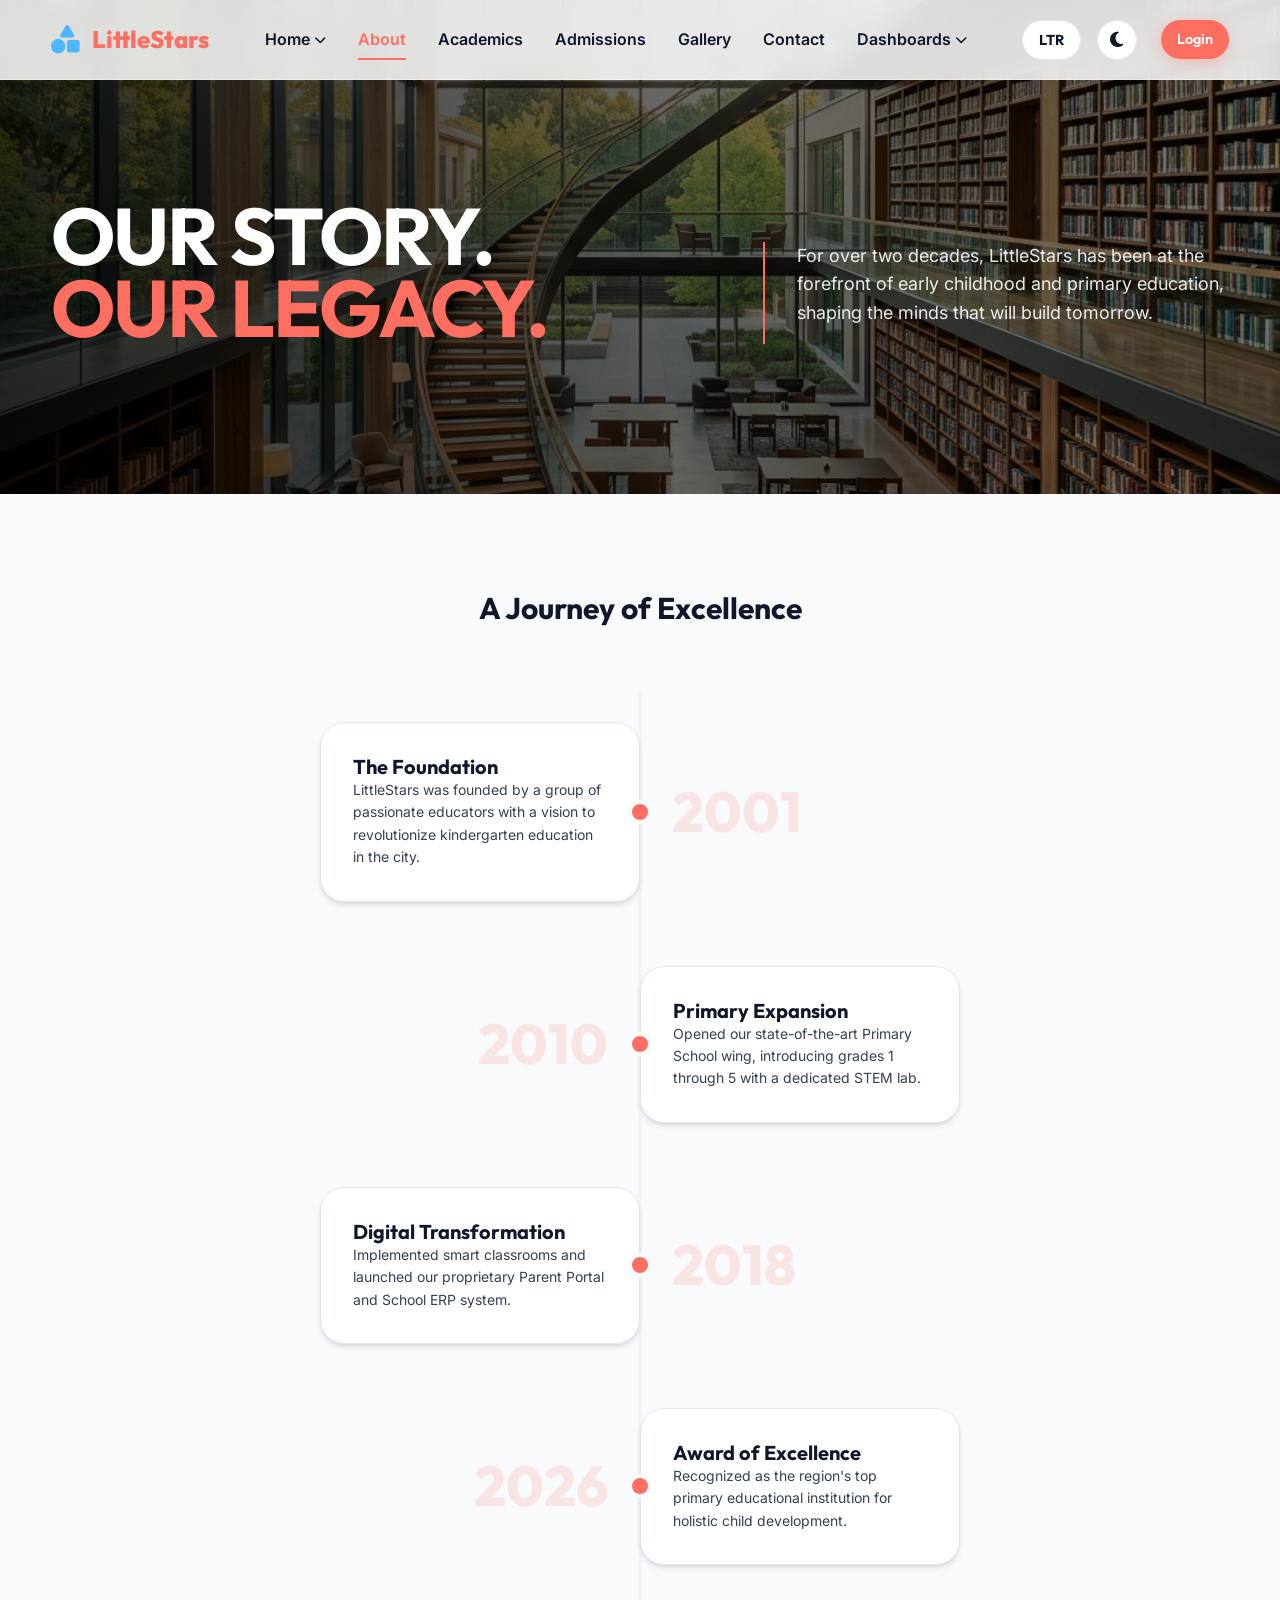
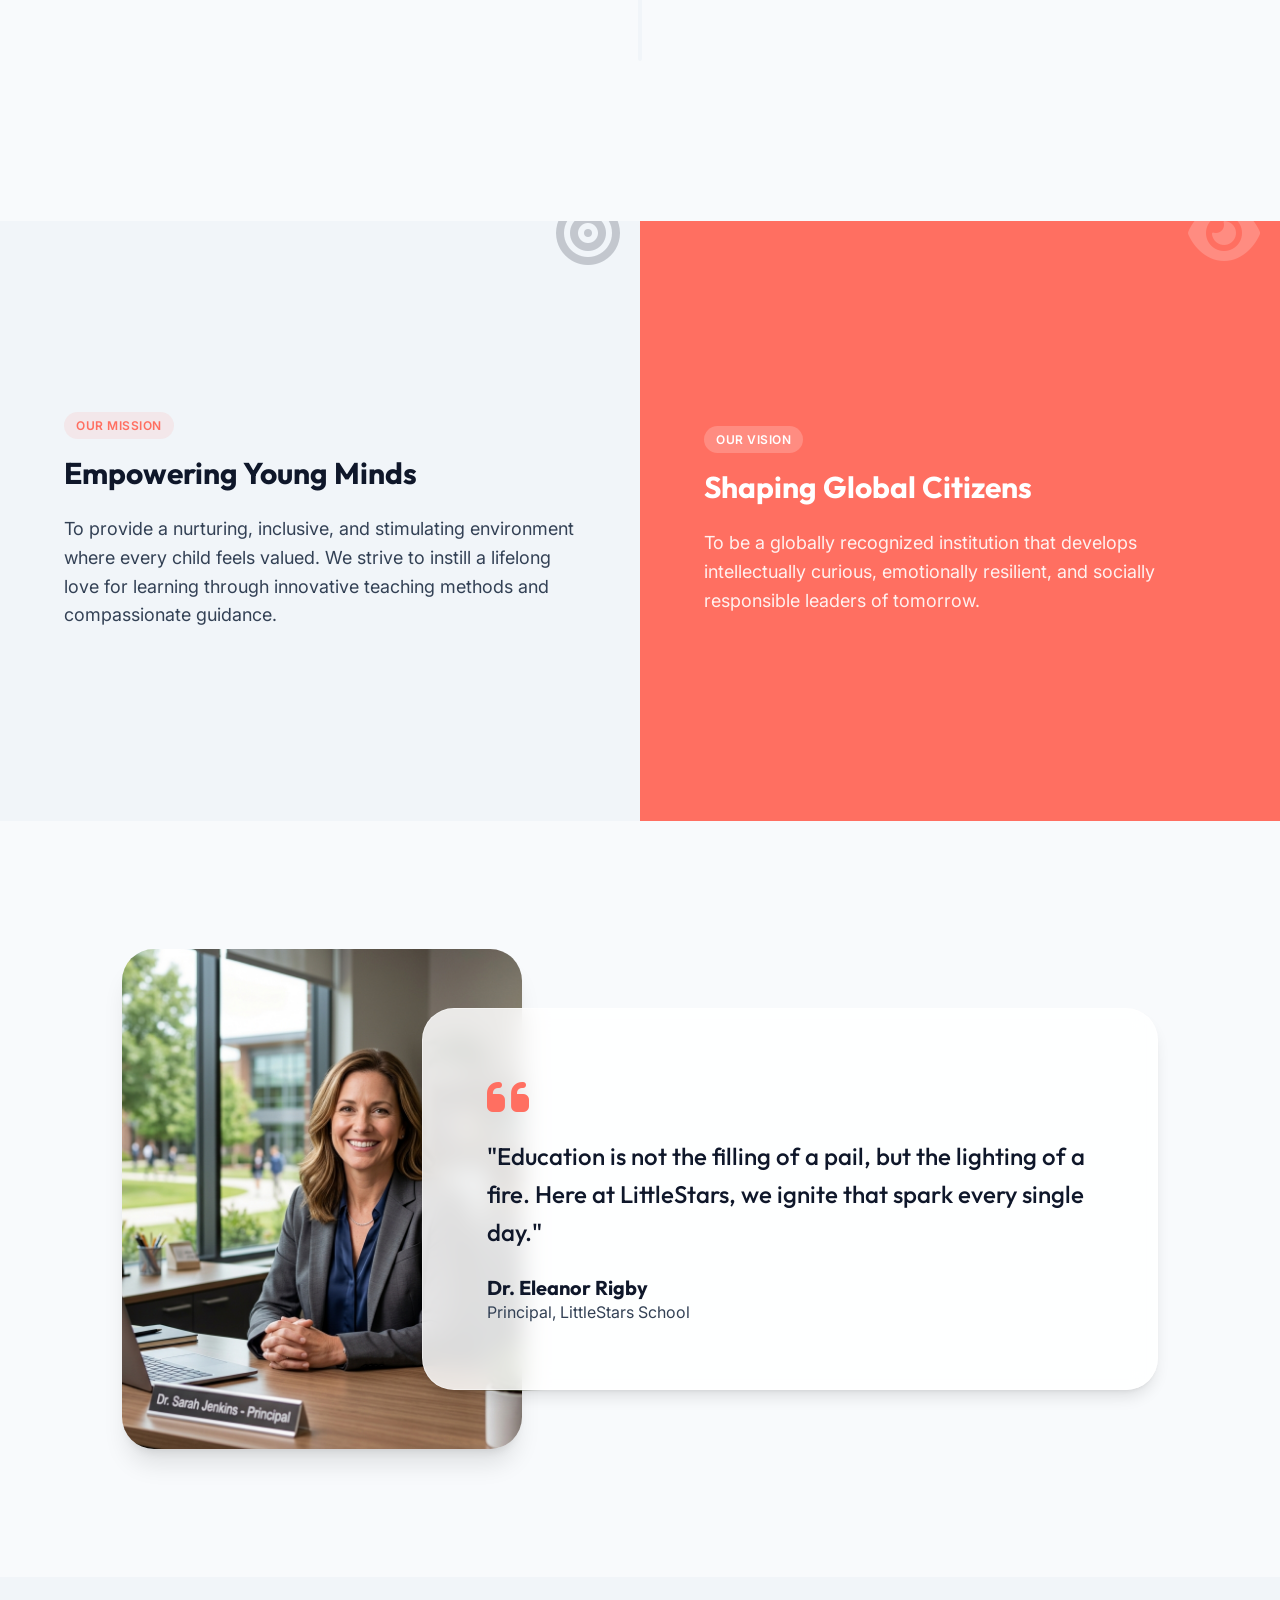
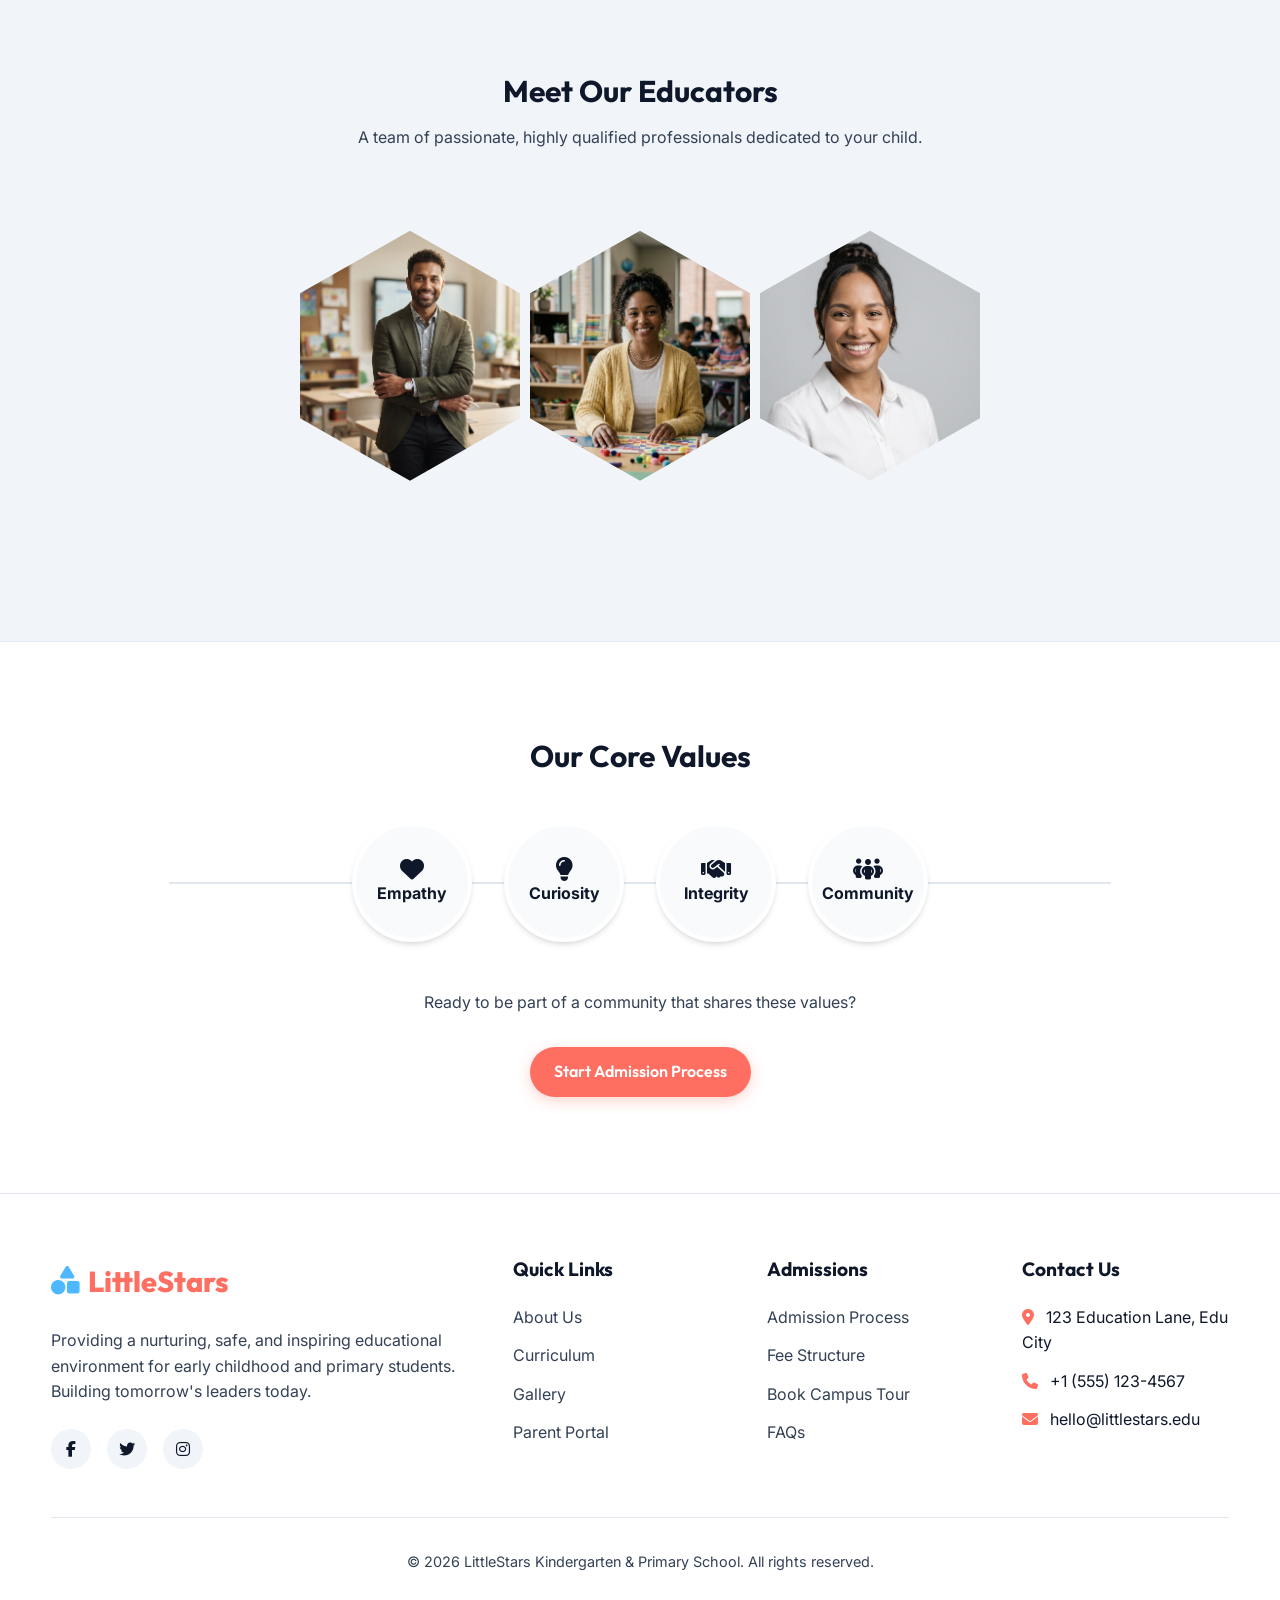
==== about.html @ 3cdfb66b "Initial commit" ====
<!DOCTYPE html>
<html lang="en" dir="ltr">
<head>
    <meta charset="UTF-8">
    <meta name="viewport" content="width=device-width, initial-scale=1.0">
    <title>About Us - LittleStars School</title>
    <link rel="icon" type="image/png" href="images/favicon.png">
    <link href="https://fonts.googleapis.com/css2?family=Inter:wght@400;500;600&family=Outfit:wght@400;600;700;800&display=swap" rel="stylesheet">
    <link rel="stylesheet" href="https://cdnjs.cloudflare.com/ajax/libs/font-awesome/6.4.0/css/all.min.css">
    <link rel="stylesheet" href="css/style.css">
    <style>
        /* about.html Unique Layouts */
        
        /* 1. Editorial Magazine Hero */
        .editorial-hero { 
            position: relative; 
            padding: 200px 0 150px; 
            background: url('images/about_hero.png') center/cover;
        }
        .editorial-hero::before {
            content: '';
            position: absolute;
            inset: 0;
            background: linear-gradient(to right, rgba(0,0,0,0.8), rgba(0,0,0,0.4));
        }
        .ed-hero-top { display: flex; gap: 4rem; align-items: flex-end; position: relative; z-index: 1; }
        .ed-hero-title { flex: 1.5; }
        .ed-hero-title h1 { font-size: 5rem; line-height: 0.9; text-transform: uppercase; letter-spacing: -2px; color: white; }
        .ed-hero-sub { flex: 1; padding-bottom: 1rem; border-left: 2px solid var(--primary); padding-left: 2rem; }
        .ed-hero-sub p { color: rgba(255,255,255,0.9); }
        
        /* 2. School History Timeline (Vertical Winding) */
        .history-timeline { position: relative; max-width: 800px; margin: 4rem auto; padding: 2rem 0; }
        .history-timeline::before { content: ''; position: absolute; left: 50%; top: 0; bottom: 0; width: 4px; background: var(--bg-surface-alt); transform: translateX(-50%); border-radius: 4px; }
        .ht-item { display: flex; justify-content: flex-end; padding-right: 50%; position: relative; margin-bottom: 4rem; }
        .ht-item:nth-child(even) { justify-content: flex-start; padding-right: 0; padding-left: 50%; }
        .ht-content { width: 80%; padding: 2rem; background: var(--bg-surface); border-radius: 1.5rem; box-shadow: var(--shadow-md); border: 1px solid var(--border-color); position: relative; z-index: 1; }
        .ht-year { position: absolute; top: 50%; font-family: var(--font-heading); font-size: 3.5rem; font-weight: 800; color: var(--primary); opacity: 0.15; transform: translateY(-50%); }
        .ht-item:nth-child(odd) .ht-year { left: 50%; margin-left: 2rem; }
        .ht-item:nth-child(even) .ht-year { right: 50%; left: auto; margin-right: 2rem; }
        .ht-dot { position: absolute; top: 50%; left: 50%; transform: translate(-50%, -50%); width: 24px; height: 24px; border-radius: 50%; background: var(--primary); border: 4px solid var(--bg-main); z-index: 2; }
        .ht-item:nth-child(even) .ht-dot { left: 50%; right: auto; }

        /* 3. Mission & Vision Split */
        .mission-vision { display: flex; height: 600px; }
        .mv-panel { flex: 1; padding: 4rem; display: flex; flex-direction: column; justify-content: center; position: relative; overflow: hidden; }
        .mv-panel.mission { background: var(--bg-surface-alt); }
        .mv-panel.vision { background: var(--primary); color: white; }
        .mv-icon { font-size: 4rem; margin-bottom: 2rem; opacity: 0.2; position: absolute; top: -20px; right: 20px; }

        /* 4. Principal's Quote Overlay */
        .principal-msg { padding: 8rem 2rem; display: flex; align-items: center; justify-content: center; max-width: 1100px; margin: 0 auto; position: relative; }
        .pm-img { width: 400px; height: 500px; border-radius: 2rem; overflow: hidden; box-shadow: var(--shadow-xl); flex-shrink: 0; position: relative; z-index: 1; }
        .pm-img img { width: 100%; height: 100%; object-fit: cover; }
        .pm-content { background: var(--glass-bg); backdrop-filter: blur(12px); border: 1px solid var(--glass-border); padding: 4rem; border-radius: 2rem; flex: 1; position: relative; z-index: 2; box-shadow: var(--shadow-lg); margin-left: -100px; }

        /* 5. Faculty Honeycomb */
        .honeycomb { display: flex; flex-direction: column; align-items: center; padding: 2rem 0 4rem; overflow: hidden; }
        .hc-row { display: flex; gap: 10px; justify-content: center; width: 100%; }
        .hc-row.even { margin-top: -55px; } 
        .hc-cell { width: 220px; height: 250px; clip-path: polygon(50% 0%, 100% 25%, 100% 75%, 50% 100%, 0% 75%, 0% 25%); background: var(--bg-surface-alt); position: relative; overflow: hidden; cursor: pointer; transition: var(--transition-normal); flex-shrink: 0; }
        .hc-cell img { width: 100%; height: 100%; object-fit: cover; transition: var(--transition-slow); filter: grayscale(20%); }
        .hc-overlay { position: absolute; bottom: -100%; left: 0; width: 100%; padding: 2rem 1rem 1rem; background: linear-gradient(transparent, rgba(0,0,0,0.9)); color: white; text-align: center; transition: var(--transition-normal); }
        .hc-cell:hover img { filter: grayscale(0%); transform: scale(1.1); }
        .hc-cell:hover .hc-overlay { bottom: 0; }

        /* 6. Core Values Pathway CTA */
        .values-cta { background: var(--bg-surface); border-top: 1px solid var(--border-color); padding: 6rem 0; text-align: center; }
        .value-nodes { display: flex; justify-content: center; align-items: center; gap: 2rem; margin: 3rem 0; position: relative; }
        .value-nodes::before { content: ''; position: absolute; top: 50%; left: 10%; right: 10%; height: 2px; background: var(--border-color); z-index: 0; }
        .v-node { background: var(--bg-main); width: 120px; height: 120px; border-radius: 50%; display: flex; flex-direction: column; align-items: center; justify-content: center; z-index: 1; border: 4px solid var(--bg-surface); box-shadow: var(--shadow-md); transition: var(--transition-normal); }
        .v-node:hover { transform: scale(1.1); border-color: var(--primary); color: var(--primary); }

        @media (max-width: 1024px) {
            .ed-hero-top { flex-direction: column; align-items: flex-start; gap: 2rem; }
            .ed-hero-sub { border-left: none; padding-left: 0; border-top: 2px solid var(--primary); padding-top: 1rem; }
            .mission-vision { flex-direction: column; height: auto; }
            
            .principal-msg { flex-direction: column; gap: 2rem; padding: 4rem 2rem; text-align: center; }
            .pm-img { margin-left: 0; position: static; width: 100%; max-width: 400px; transform: none; }
            .pm-content { margin-left: 0; width: 100%; }
            
            .hc-row { flex-direction: column; align-items: center; gap: 20px; }
            .hc-row.even { margin-top: 20px; }
            .hc-cell { width: 100%; max-width: 300px; height: 340px; clip-path: none; border-radius: 2rem; }
        }
        @media (max-width: 768px) {
            .ed-hero-title h1 { font-size: 4rem; }
            .history-timeline::before { left: 1.5rem; }
            .ht-item, .ht-item:nth-child(even) { justify-content: flex-start; padding: 0 0 0 3.5rem; }
            .ht-content { width: 100%; }
            .ht-year { top: -20px; right: auto; left: 2.5rem; font-size: 1.5rem; opacity: 1; }
            .ht-dot, .ht-item:nth-child(even) .ht-dot { left: 1.5rem; transform: translate(-50%, -50%); }
            .value-nodes { flex-direction: column; }
            .value-nodes::before { width: 2px; height: 100%; left: 50%; top: 0; }
        }
        @media (max-width: 480px) {
            .ed-hero-title h1 { font-size: 13vw; line-height: 1; word-wrap: break-word; }
        }
    </style>
</head>
<body>

    <!-- Header Navigation -->
    <header class="main-header" role="banner">
        <div class="container">
            <a href="index.html" class="logo" aria-label="LittleStars Home"><i class="fa-solid fa-shapes"></i> LittleStars</a>
            <nav role="navigation" aria-label="Main Navigation">
                <ul class="nav-menu">
                    <li class="nav-item">
                        <a href="#" class="nav-link" aria-haspopup="true" aria-expanded="false">Home <i class="fa-solid fa-chevron-down fa-xs"></i></a>
                        <ul class="dropdown-menu" aria-label="Submenu">
                            <li><a href="index.html" class="dropdown-item">Home 1 - Welcome</a></li>
                            <li><a href="home2.html" class="dropdown-item">Home 2 - Campus Life</a></li>
                        </ul>
                    </li>
                    <li class="nav-item"><a href="about.html" class="nav-link" aria-current="page">About</a></li>
                    <li class="nav-item"><a href="academics.html" class="nav-link">Academics</a></li>
                    <li class="nav-item"><a href="admissions.html" class="nav-link">Admissions</a></li>
                    <li class="nav-item"><a href="gallery.html" class="nav-link">Gallery</a></li>
                    <li class="nav-item"><a href="contact.html" class="nav-link">Contact</a></li>
                    <li class="nav-item">
                        <a href="#" class="nav-link" aria-haspopup="true" aria-expanded="false">Dashboards <i class="fa-solid fa-chevron-down fa-xs"></i></a>
                        <ul class="dropdown-menu" aria-label="Submenu">
                            <li><a href="dashboard.html" class="dropdown-item">User</a></li>
                            <li><a href="admin.html" class="dropdown-item">Admin</a></li>
                        </ul>
                    </li>
                </ul>
            </nav>
            <div class="header-tools">
                <button class="mobile-menu-toggle tool-btn" aria-label="Toggle Mobile Menu"><i class="fa-solid fa-bars"></i></button>
                <button id="rtlToggle" class="tool-btn lang-toggle" aria-label="Toggle Layout Direction">LTR</button>
                <button id="themeToggle" class="tool-btn" aria-label="Toggle Dark Mode"><i class="fa-solid fa-moon"></i></button>
            
                <a href="login.html" class="btn btn-primary" style="padding: 0.5rem 1rem; font-size: 0.9rem; margin-left: 0.5rem;">Login</a>
            </div>
        </div>
    </header>

    <main>
        <!-- 1. Editorial Magazine Hero -->
        <section class="editorial-hero reveal">
            <div class="container ed-hero-top">
                <div class="ed-hero-title">
                    <h1>Our Story.</h1>
                    <h1 style="color: var(--primary);">Our Legacy.</h1>
                </div>
                <div class="ed-hero-sub">
                    <p class="text-lg">For over two decades, LittleStars has been at the forefront of early childhood and primary education, shaping the minds that will build tomorrow.</p>
                </div>
            </div>
        </section>

        <!-- 2. School History Timeline -->
        <section class="section-padding" style="background: var(--bg-main);">
            <div class="container text-center reveal">
                <h2 class="text-3xl" style="margin-bottom: 2rem;">A Journey of Excellence</h2>
            </div>
            <div class="container history-timeline reveal">
                <div class="ht-item">
                    <div class="ht-dot"></div>
                    <div class="ht-year">2001</div>
                    <div class="ht-content">
                        <h3 class="text-xl">The Foundation</h3>
                        <p class="text-muted text-sm mt-2">LittleStars was founded by a group of passionate educators with a vision to revolutionize kindergarten education in the city.</p>
                    </div>
                </div>
                <div class="ht-item">
                    <div class="ht-dot"></div>
                    <div class="ht-year">2010</div>
                    <div class="ht-content">
                        <h3 class="text-xl">Primary Expansion</h3>
                        <p class="text-muted text-sm mt-2">Opened our state-of-the-art Primary School wing, introducing grades 1 through 5 with a dedicated STEM lab.</p>
                    </div>
                </div>
                <div class="ht-item">
                    <div class="ht-dot"></div>
                    <div class="ht-year">2018</div>
                    <div class="ht-content">
                        <h3 class="text-xl">Digital Transformation</h3>
                        <p class="text-muted text-sm mt-2">Implemented smart classrooms and launched our proprietary Parent Portal and School ERP system.</p>
                    </div>
                </div>
                <div class="ht-item">
                    <div class="ht-dot"></div>
                    <div class="ht-year">2026</div>
                    <div class="ht-content">
                        <h3 class="text-xl">Award of Excellence</h3>
                        <p class="text-muted text-sm mt-2">Recognized as the region's top primary educational institution for holistic child development.</p>
                    </div>
                </div>
            </div>
        </section>

        <!-- 3. Mission & Vision Comparison -->
        <section class="mission-vision">
            <div class="mv-panel mission reveal-left">
                <i class="fa-solid fa-bullseye mv-icon"></i>
                <span class="badge badge-primary" style="align-self: flex-start; margin-bottom: 1rem;">Our Mission</span>
                <h2 class="text-3xl" style="margin-bottom: 1.5rem;">Empowering Young Minds</h2>
                <p class="text-lg text-muted">To provide a nurturing, inclusive, and stimulating environment where every child feels valued. We strive to instill a lifelong love for learning through innovative teaching methods and compassionate guidance.</p>
            </div>
            <div class="mv-panel vision reveal-right">
                <i class="fa-solid fa-eye mv-icon"></i>
                <span class="badge" style="background: rgba(255,255,255,0.2); color:white; align-self: flex-start; margin-bottom: 1rem;">Our Vision</span>
                <h2 class="text-3xl" style="color:white; margin-bottom: 1.5rem;">Shaping Global Citizens</h2>
                <p class="text-lg" style="color:rgba(255,255,255,0.9);">To be a globally recognized institution that develops intellectually curious, emotionally resilient, and socially responsible leaders of tomorrow.</p>
            </div>
        </section>

        <!-- 4. Principal's Message -->
        <section class="container principal-msg">
            <div class="pm-img reveal-left">
                <img src="images/principal.png" alt="School Principal">
            </div>
            <div class="pm-content reveal-right">
                <i class="fa-solid fa-quote-left text-primary" style="font-size: 3rem; margin-bottom: 1rem;"></i>
                <h3 class="text-2xl font-body" style="margin-bottom: 1.5rem; line-height: 1.6; font-weight: 500;">"Education is not the filling of a pail, but the lighting of a fire. Here at LittleStars, we ignite that spark every single day."</h3>
                <h4 class="font-bold text-xl">Dr. Eleanor Rigby</h4>
                <p class="text-muted">Principal, LittleStars School</p>
            </div>
        </section>

        <!-- 5. Meet Our Teachers (Honeycomb) -->
        <section class="section-padding" style="background: var(--bg-surface-alt);">
            <div class="container text-center reveal">
                <h2 class="text-3xl">Meet Our Educators</h2>
                <p class="text-muted" style="margin-top: 1rem; margin-bottom: 3rem;">A team of passionate, highly qualified professionals dedicated to your child.</p>
                
                <div class="honeycomb reveal">
                    <div class="hc-row">
                        <div class="hc-cell">
                            <img src="images/teacher_male.jpeg" alt="Teacher">
                            <div class="hc-overlay"><strong>Mr. Smith</strong><br><span class="text-sm">Science</span></div>
                        </div>
                        <div class="hc-cell">
                            <img src="images/teacher_female2.jpeg" alt="Teacher">
                            <div class="hc-overlay"><strong>Ms. Wong</strong><br><span class="text-sm">Kindergarten</span></div>
                        </div>
                        <div class="hc-cell">
                            <img src="images/teacher_2.png" alt="Teacher" style="object-position: right center;">
                            <div class="hc-overlay"><strong>Mrs. Davis</strong><br><span class="text-sm">Arts</span></div>
                        </div>
                    </div>
                </div>
            </div>
        </section>

        <!-- 6. Core Values Pathway CTA -->
        <section class="values-cta">
            <div class="container reveal">
                <h2 class="text-3xl">Our Core Values</h2>
                <div class="value-nodes">
                    <div class="v-node">
                        <i class="fa-solid fa-heart text-2xl"></i>
                        <span class="font-bold mt-2">Empathy</span>
                    </div>
                    <div class="v-node">
                        <i class="fa-solid fa-lightbulb text-2xl"></i>
                        <span class="font-bold mt-2">Curiosity</span>
                    </div>
                    <div class="v-node">
                        <i class="fa-solid fa-handshake text-2xl"></i>
                        <span class="font-bold mt-2">Integrity</span>
                    </div>
                    <div class="v-node">
                        <i class="fa-solid fa-people-group text-2xl"></i>
                        <span class="font-bold mt-2">Community</span>
                    </div>
                </div>
                <p class="text-muted" style="margin-bottom: 2rem;">Ready to be part of a community that shares these values?</p>
                <a href="admissions.html" class="btn btn-primary">Start Admission Process</a>
            </div>
        </section>
    </main>

    <footer class="main-footer" role="contentinfo">
        <div class="container">
            <div class="footer-grid">
                <div class="reveal">
                    <a href="index.html" class="footer-logo">
                        <i class="fa-solid fa-shapes"></i> LittleStars
                    </a>
                    <p class="footer-desc">Providing a nurturing, safe, and inspiring educational environment for early childhood and primary students. Building tomorrow's leaders today.</p>
                    <div class="social-links">
                        <a href="#" aria-label="Facebook"><i class="fa-brands fa-facebook-f"></i></a>
                        <a href="#" aria-label="Twitter"><i class="fa-brands fa-twitter"></i></a>
                        <a href="#" aria-label="Instagram"><i class="fa-brands fa-instagram"></i></a>
                    </div>
                </div>
                <div class="reveal" style="transition-delay: 0.1s;">
                    <h4>Quick Links</h4>
                    <ul class="footer-links">
                        <li><a href="about.html">About Us</a></li>
                        <li><a href="academics.html">Curriculum</a></li>
                        <li><a href="gallery.html">Gallery</a></li>
                        <li><a href="dashboard.html">Parent Portal</a></li>
                    </ul>
                </div>
                <div class="reveal" style="transition-delay: 0.2s;">
                    <h4>Admissions</h4>
                    <ul class="footer-links">
                        <li><a href="admissions.html">Admission Process</a></li>
                        <li><a href="admissions.html#fees">Fee Structure</a></li>
                        <li><a href="home2.html#visit">Book Campus Tour</a></li>
                        <li><a href="contact.html#faq">FAQs</a></li>
                    </ul>
                </div>
                <div class="reveal" style="transition-delay: 0.3s;">
                    <h4>Contact Us</h4>
                    <ul class="footer-links">
                        <li><i class="fa-solid fa-location-dot" style="margin-right: 0.5rem; color:var(--primary);"></i> 123 Education Lane, Edu City</li>
                        <li><i class="fa-solid fa-phone" style="margin-right: 0.5rem; color:var(--primary);"></i> +1 (555) 123-4567</li>
                        <li><i class="fa-solid fa-envelope" style="margin-right: 0.5rem; color:var(--primary);"></i> hello@littlestars.edu</li>
                    </ul>
                </div>
            </div>
            <div class="footer-bottom">
                <p>&copy; 2026 LittleStars Kindergarten & Primary School. All rights reserved.</p>
            </div>
        </div>
    </footer>

    <!-- Back to top button -->
    <button class="back-to-top" id="backToTop" aria-label="Scroll to top"><i class="fa-solid fa-arrow-up"></i></button>

    <script src="js/main.js"></script>
</body>
</html>
---- css/style.css ----
/* ==========================================================================
   Base & Variables
   ========================================================================== */
   :root {
    /* Colors - Light Theme */
    --primary: #FF6F61;      /* Coral */
    --primary-light: #FF8A80;
    --primary-dark: #E55347;
    --secondary: #4DB8FF;    /* Sky Blue */
    --secondary-light: #70C8FF;
    --secondary-dark: #2F9EE8;
    --accent: #34D399;       /* Mint Green */
    --accent-light: #6EE7B7;
    --accent-dark: #10B981;
    --warning: #FBBF24;      /* Soft Yellow */
    --danger: #EF4444;       /* Red */
    --info: #3B82F6;         /* Blue */
    --success: #10B981;      /* Green */
    
    --bg-main: #F8FAFC;      
    --bg-surface: #FFFFFF;      
    --bg-surface-alt: #F1F5F9;
    --text-main: #0F172A;       
    --text-muted: #334155;     
    --border-color: #E2E8F0;
    
    /* Shadows */
    --shadow-sm: 0 1px 2px 0 rgb(0 0 0 / 0.05);
    --shadow-md: 0 4px 6px -1px rgb(0 0 0 / 0.1), 0 2px 4px -2px rgb(0 0 0 / 0.1);
    --shadow-lg: 0 10px 15px -3px rgb(0 0 0 / 0.1), 0 4px 6px -4px rgb(0 0 0 / 0.1);
    --shadow-xl: 0 20px 25px -5px rgb(0 0 0 / 0.1), 0 8px 10px -6px rgb(0 0 0 / 0.1);
    --shadow-float: 0 25px 50px -12px rgb(0 0 0 / 0.25);
    
    /* Glassmorphism */
    --glass-bg: rgba(255, 255, 255, 0.85);
    --glass-border: rgba(255, 255, 255, 0.4);
  
    /* Typography */
    --font-heading: 'Outfit', sans-serif;
    --font-body: 'Inter', sans-serif;
    
    /* Animation */
    --transition-fast: all 0.2s ease;
    --transition-normal: all 0.3s cubic-bezier(0.4, 0, 0.2, 1);
    --transition-slow: all 0.5s cubic-bezier(0.4, 0, 0.2, 1);
    
    /* Layout */
    --sidebar-width: 280px;
    --header-height: 80px;
    --dashboard-header-height: 70px;
    --container-max: 1280px;
  }
  
  [data-theme="dark"] {
    --primary: #FF8A80;
    --primary-light: #FFAB91;
    --primary-dark: #FF5252;
    --secondary: #70C8FF;
    --secondary-light: #94D8FF;
    --secondary-dark: #3F90E0;
    --accent: #6EE7B7;
    --accent-light: #A7F3D0;
    --accent-dark: #059669;
    --warning: #FCD34D;
    
    --bg-main: #0F172A;           
    --bg-surface: #1E293B;      
    --bg-surface-alt: #334155;
    --text-main: #F8FAFC;       
    --text-muted: #94A3B8;     
    --border-color: #475569;
    
    --shadow-sm: 0 1px 2px 0 rgb(0 0 0 / 0.3);
    --shadow-md: 0 4px 6px -1px rgb(0 0 0 / 0.4);
    --shadow-lg: 0 10px 15px -3px rgb(0 0 0 / 0.5);
    --shadow-xl: 0 20px 25px -5px rgb(0 0 0 / 0.6);
    --shadow-float: 0 25px 50px -12px rgb(0 0 0 / 0.7);
    
    --glass-bg: rgba(30, 41, 59, 0.85);
    --glass-border: rgba(255, 255, 255, 0.1);
  }
  
  /* Reset */
  * { margin: 0; padding: 0; box-sizing: border-box; }
  html { scroll-behavior: smooth; overflow-x: hidden; }
  body {
    font-family: var(--font-body);
    background-color: var(--bg-main);
    color: var(--text-main);
    line-height: 1.6;
    transition: background-color 0.3s, color 0.3s;
    overflow-x: hidden;
  }
  h1, h2, h3, h4, h5, h6 { font-family: var(--font-heading); font-weight: 700; color: var(--text-main); line-height: 1.2; }
  a { text-decoration: none; color: inherit; transition: var(--transition-normal); }
  ul { list-style: none; }
  img { max-width: 100%; height: auto; display: block; }
  button, input, select, textarea { font-family: inherit; }
  
  /* Focus States for A11y */
  :focus-visible { outline: 2px solid var(--primary); outline-offset: 2px; }
  
  /* ==========================================================================
     Layout & Utilities
     ========================================================================== */
  .container { width: 92%; max-width: var(--container-max); margin: 0 auto; }
  .section-padding { padding: 6rem 0; }
  .grid { display: grid; gap: 2rem; }
  .flex { display: flex; }
  .flex-col { flex-direction: column; }
  .items-center { align-items: center; }
  .justify-between { justify-content: space-between; }
  .justify-center { justify-content: center; }
  .text-center { text-align: center; }
  
  /* Typography Utilities */
  .text-primary { color: var(--primary); }
  .text-secondary { color: var(--secondary); }
  .text-muted { color: var(--text-muted); }
  .font-heading { font-family: var(--font-heading); }
  .font-bold { font-weight: 700; }
  .text-sm { font-size: 0.875rem; }
  .text-lg { font-size: 1.125rem; }
  .text-xl { font-size: 1.25rem; }
  .text-2xl { font-size: 1.5rem; }
  .text-3xl { font-size: 1.875rem; }
  .text-4xl { font-size: 2.25rem; }
  
  /* Buttons */
  .btn {
    display: inline-flex; align-items: center; justify-content: center;
    padding: 0.75rem 1.5rem; border-radius: 9999px;
    font-family: var(--font-heading); font-weight: 600; cursor: pointer;
    transition: var(--transition-normal); border: none; gap: 0.5rem;
  }
  .btn-primary { background: var(--primary); color: white; box-shadow: 0 4px 14px rgba(255, 111, 97, 0.3); }
  .btn-primary:hover { transform: translateY(-2px); box-shadow: 0 6px 20px rgba(255, 111, 97, 0.5); filter: brightness(1.1); }
  .btn-secondary { background: var(--secondary); color: white; box-shadow: 0 4px 14px rgba(77, 184, 255, 0.3); }
  .btn-secondary:hover { transform: translateY(-2px); box-shadow: 0 6px 20px rgba(77, 184, 255, 0.5); filter: brightness(1.1); }
  .btn-outline { background: transparent; border: 2px solid var(--primary); color: var(--primary); }
  .btn-outline:hover { background: var(--primary); color: white; }
  
  /* Badges */
  .badge { padding: 0.25rem 0.75rem; border-radius: 9999px; font-size: 0.75rem; font-weight: 600; text-transform: uppercase; letter-spacing: 0.5px; }
  .badge-success { background: rgba(16, 185, 129, 0.1); color: var(--success); }
  .badge-warning { background: rgba(251, 191, 36, 0.1); color: var(--warning); }
  .badge-danger { background: rgba(239, 68, 68, 0.1); color: var(--danger); }
  .badge-primary { background: rgba(255, 111, 97, 0.1); color: var(--primary); }
  
  /* Cards */
  .card {
    background: var(--bg-surface); border-radius: 1.25rem;
    padding: 1.5rem; box-shadow: var(--shadow-sm);
    border: 1px solid var(--border-color);
    transition: var(--transition-normal);
  }
  .card-hover:hover { transform: translateY(-5px); box-shadow: var(--shadow-md); }
  
  /* Animations */
  .reveal { opacity: 0; transform: translateY(30px); transition: var(--transition-slow); }
  .reveal.active { opacity: 1; transform: translateY(0); }
  .reveal-left { opacity: 0; transform: translateX(-30px); transition: var(--transition-slow); }
  .reveal-left.active { opacity: 1; transform: translateX(0); }
  .reveal-right { opacity: 0; transform: translateX(30px); transition: var(--transition-slow); }
  .reveal-right.active { opacity: 1; transform: translateX(0); }
  
  /* Scroll to top */
  .back-to-top {
    position: fixed; bottom: 2rem; right: 2rem; width: 50px; height: 50px;
    background: var(--primary); color: white; border-radius: 50%;
    display: flex; align-items: center; justify-content: center;
    box-shadow: var(--shadow-lg); cursor: pointer; z-index: 999;
    opacity: 0; visibility: hidden; transition: var(--transition-normal);
    border: none;
  }
  .back-to-top.visible { opacity: 1; visibility: visible; }
  .back-to-top:hover { transform: translateY(-5px); }
  [dir="rtl"] .back-to-top { right: auto; left: 2rem; }
  
  /* ==========================================================================
     Public Site Header & Navigation
     ========================================================================== */
  .main-header {
    position: fixed; top: 0; width: 100%; z-index: 1000;
    background: var(--glass-bg); backdrop-filter: blur(12px); -webkit-backdrop-filter: blur(12px);
    border-bottom: 1px solid var(--glass-border); transition: var(--transition-normal);
    height: var(--header-height);
  }
  .main-header .container { display: flex; justify-content: space-between; align-items: center; height: 100%; }
  
  .logo { display: flex; align-items: center; gap: 0.75rem; font-family: var(--font-heading); font-size: 1.5rem; font-weight: 800; color: var(--primary); }
  .logo i { font-size: 1.8rem; color: var(--secondary); }
  
  .nav-menu { display: flex; gap: 2rem; align-items: center; }
  .nav-item { position: relative; }
  .nav-link { position: relative; font-weight: 600; color: var(--text-main); display: flex; align-items: center; gap: 0.25rem; padding: 0.5rem 0; text-decoration: none; }
  .nav-link::after { content: ''; position: absolute; bottom: 0; left: 0; width: 0; height: 2px; background: var(--primary); transition: width 0.3s ease; }
  .nav-link:hover, .nav-link.active { color: var(--primary); }
  .nav-link:not(:has(i)):hover::after, .nav-link:not(:has(i)).active::after { width: 100%; }
  .nav-link:has(i):hover::after, .nav-link:has(i).active::after { width: calc(100% - 1.15rem); }
  
  /* Dropdowns */
  .dropdown-menu {
    position: absolute; top: 100%; left: 0; min-width: 200px;
    background: var(--bg-surface); border-radius: 0.75rem; box-shadow: var(--shadow-lg);
    padding: 0.5rem 0; opacity: 0; visibility: hidden; transform: translateY(10px);
    transition: var(--transition-fast); border: 1px solid var(--border-color); z-index: 100;
  }
  [dir="rtl"] .dropdown-menu { left: auto; right: 0; }
  .nav-item:hover .dropdown-menu { opacity: 1; visibility: visible; transform: translateY(0); }
  .dropdown-item { display: block; padding: 0.75rem 1.5rem; color: var(--text-muted); font-weight: 500; transition: var(--transition-fast); }
  .dropdown-item:hover, .dropdown-item.active { background-color: var(--bg-main); color: var(--primary); padding-left: 2rem; }
  [dir="rtl"] .dropdown-item:hover, [dir="rtl"] .dropdown-item.active { padding-left: 1.5rem; padding-right: 2rem; }
  
  .header-tools { display: flex; align-items: center; gap: 1rem; }
  .tool-btn {
    background: var(--bg-surface); border: 1px solid var(--border-color); color: var(--text-main);
    width: 40px; height: 40px; border-radius: 50%; display: flex; align-items: center; justify-content: center;
    cursor: pointer; transition: var(--transition-normal); font-size: 1.1rem;
  }
  .tool-btn:hover { background: var(--bg-main); color: var(--primary); transform: rotate(15deg); }
  .lang-toggle { width: auto; padding: 0 1rem; border-radius: 20px; font-family: var(--font-heading); font-weight: 700; font-size: 0.9rem; }
  .lang-toggle:hover { transform: translateY(-2px) rotate(0); }
  .mobile-menu-toggle { display: none; }
  
  /* ==========================================================================
     SaaS Dashboard Shell (Parent Portal & Admin ERP)
     ========================================================================== */
  .dashboard-body {
    background: var(--bg-surface-alt);
    overflow-x: hidden;
  }
  
  .sidebar {
    position: fixed; top: 0; left: 0; bottom: 0; width: var(--sidebar-width);
    background: var(--bg-surface); border-right: 1px solid var(--border-color);
    z-index: 1100; transition: var(--transition-normal);
    display: flex; flex-direction: column;
  }
  [dir="rtl"] .sidebar { left: auto; right: 0; border-right: none; border-left: 1px solid var(--border-color); }
  
  .sidebar-header {
    height: var(--dashboard-header-height); display: flex; align-items: center; justify-content: space-between;
    padding: 0 1.5rem; border-bottom: 1px solid var(--border-color);
  }
  .sidebar-close { background: none; border: none; font-size: 1.5rem; color: var(--text-muted); cursor: pointer; display: none; }
  
  .sidebar-menu { flex: 1; overflow-y: auto; padding: 1.5rem 1rem; }
  .sidebar-menu::-webkit-scrollbar { width: 4px; }
  .sidebar-menu::-webkit-scrollbar-thumb { background: var(--border-color); border-radius: 4px; }
  
  .menu-group { font-size: 0.75rem; text-transform: uppercase; letter-spacing: 1px; color: var(--text-muted); font-weight: 700; margin-bottom: 0.75rem; margin-top: 1.5rem; padding-left: 1rem; }
  [dir="rtl"] .menu-group { padding-left: 0; padding-right: 1rem; }
  .menu-group:first-child { margin-top: 0; }
  
  .menu-link {
    display: flex; align-items: center; gap: 1rem; padding: 0.75rem 1rem;
    border-radius: 0.5rem; color: var(--text-muted); font-weight: 500;
    transition: var(--transition-fast); margin-bottom: 0.25rem;
  }
  .menu-link i { font-size: 1.25rem; width: 24px; text-align: center; }
  .menu-link:hover, .menu-link.active { background: rgba(255, 111, 97, 0.1); color: var(--primary); }
  .menu-link.active i { color: var(--primary); }
  
  .dashboard-wrapper {
    margin-left: var(--sidebar-width);
    min-height: 100vh;
    display: flex; flex-direction: column;
    transition: var(--transition-normal);
  }
  [dir="rtl"] .dashboard-wrapper { margin-left: 0; margin-right: var(--sidebar-width); }
  
  .dashboard-header {
    height: var(--dashboard-header-height); background: var(--glass-bg); backdrop-filter: blur(12px);
    border-bottom: 1px solid var(--border-color); position: sticky; top: 0; z-index: 1000;
    display: flex; align-items: center; justify-content: space-between; padding: 0 2rem;
  }
  
  .header-left { display: flex; align-items: center; gap: 1.5rem; }
  .sidebar-toggle { background: transparent; border: none; font-size: 1.25rem; color: var(--text-main); cursor: pointer; }
  @media (min-width: 1025px) { .sidebar-toggle { display: none; } }
  .breadcrumbs { display: flex; align-items: center; gap: 0.5rem; font-size: 0.9rem; color: var(--text-muted); font-weight: 500; }
  .breadcrumbs span.active { color: var(--primary); font-weight: 600; }
  
  .header-right { display: flex; align-items: center; gap: 1rem; }
  .search-bar { position: relative; }
  .search-bar input {
    background: var(--bg-surface-alt); border: 1px solid var(--border-color);
    padding: 0.5rem 1rem 0.5rem 2.5rem; border-radius: 9999px; color: var(--text-main);
    width: 250px; transition: var(--transition-normal);
  }
  .search-bar input:focus { width: 300px; outline: none; border-color: var(--primary); }
  .search-bar i { position: absolute; left: 1rem; top: 50%; transform: translateY(-50%); color: var(--text-muted); }
  [dir="rtl"] .search-bar input { padding: 0.5rem 2.5rem 0.5rem 1rem; }
  [dir="rtl"] .search-bar i { left: auto; right: 1rem; }
  
  .profile-dropdown { display: flex; align-items: center; gap: 0.75rem; cursor: pointer; padding: 0.25rem; border-radius: 9999px; border: 1px solid transparent; transition: var(--transition-fast); }
  .profile-dropdown:hover { background: var(--bg-surface-alt); border-color: var(--border-color); }
  .profile-img { width: 36px; height: 36px; border-radius: 50%; object-fit: cover; }
  .profile-info { display: flex; flex-direction: column; }
  .profile-name { font-size: 0.85rem; font-weight: 600; color: var(--text-main); }
  .profile-role { font-size: 0.75rem; color: var(--text-muted); }
  
  .dashboard-content { padding: 2rem; flex: 1; }
  
  .dashboard-section {
    margin-bottom: 4rem; scroll-margin-top: calc(var(--dashboard-header-height) + 2rem);
  }
  .ds-header { margin-bottom: 1.5rem; display: flex; justify-content: space-between; align-items: flex-end; }
  .ds-title { font-size: 1.5rem; font-family: var(--font-heading); color: var(--text-main); }
  .ds-desc { color: var(--text-muted); font-size: 0.9rem; }
  
  /* Dashboard specific responsive */
  @media (max-width: 1024px) {
    .sidebar { transform: translateX(-100%); }
    [dir="rtl"] .sidebar { transform: translateX(100%); }
    .sidebar.open { transform: translateX(0); }
    .dashboard-wrapper { margin-left: 0 !important; margin-right: 0 !important; }
  }
  
  /* ==========================================================================
     SaaS UI Components
     ========================================================================== */
  
  /* KPI Widgets */
  .kpi-grid { display: grid; grid-template-columns: repeat(auto-fit, minmax(240px, 1fr)); gap: 1.5rem; }
  .kpi-card { display: flex; align-items: center; gap: 1.5rem; }
  .kpi-icon { width: 60px; height: 60px; border-radius: 1rem; display: flex; align-items: center; justify-content: center; font-size: 1.8rem; }
  .kpi-icon.primary { background: rgba(255, 111, 97, 0.1); color: var(--primary); }
  .kpi-icon.secondary { background: rgba(77, 184, 255, 0.1); color: var(--secondary); }
  .kpi-icon.success { background: rgba(16, 185, 129, 0.1); color: var(--success); }
  .kpi-icon.warning { background: rgba(251, 191, 36, 0.1); color: var(--warning); }
  .kpi-info h4 { font-size: 2rem; margin-bottom: 0.2rem; }
  .kpi-info p { color: var(--text-muted); font-size: 0.9rem; font-weight: 500; }
  .kpi-trend { font-size: 0.8rem; font-weight: 600; display: flex; align-items: center; gap: 0.25rem; margin-top: 0.5rem; }
  .kpi-trend.up { color: var(--success); }
  .kpi-trend.down { color: var(--danger); }
  
  /* Snapshot Widget */
  .snapshot-panel {
    background: linear-gradient(135deg, var(--primary) 0%, var(--warning) 100%);
    border-radius: 1.5rem; padding: 2rem; color: white; display: flex; align-items: center; gap: 2rem;
    box-shadow: var(--shadow-lg); position: relative; overflow: hidden;
  }
  .snapshot-panel::before { content: ''; position: absolute; top: 0; left: 0; width: 100%; height: 100%; background: url('https://www.transparenttextures.com/patterns/cubes.png'); opacity: 0.1; }
  .snapshot-profile { display: flex; flex-direction: column; align-items: center; gap: 1rem; z-index: 1; }
  .snapshot-profile img { width: 100px; height: 100px; border-radius: 50%; border: 4px solid rgba(255,255,255,0.3); object-fit: cover; }
  .snapshot-details { z-index: 1; flex: 1; display: grid; grid-template-columns: repeat(auto-fit, minmax(180px, 1fr)); gap: 1rem; }
  .snap-item { background: rgba(255,255,255,0.2); backdrop-filter: blur(5px); padding: 1rem; border-radius: 1rem; border: 1px solid rgba(255,255,255,0.1); }
  .snap-item span { display: block; font-size: 0.75rem; text-transform: uppercase; letter-spacing: 1px; margin-bottom: 0.25rem; opacity: 0.8; }
  .snap-item h5 { font-size: 1.1rem; color: white; font-family: var(--font-body); }
  
  /* Kanban Board */
  .kanban-board { display: flex; gap: 1.5rem; overflow-x: auto; padding-bottom: 1rem; }
  .kanban-board::-webkit-scrollbar { height: 6px; }
  .kanban-board::-webkit-scrollbar-thumb { background: var(--border-color); border-radius: 6px; }
  .kanban-col { background: var(--bg-surface-alt); border-radius: 1rem; min-width: 300px; flex: 1; padding: 1rem; display: flex; flex-direction: column; gap: 1rem; }
  .kanban-header { display: flex; justify-content: space-between; align-items: center; font-weight: 600; padding-bottom: 0.5rem; border-bottom: 2px solid var(--border-color); }
  .kanban-card { background: var(--bg-surface); padding: 1rem; border-radius: 0.75rem; box-shadow: var(--shadow-sm); cursor: grab; border: 1px solid var(--border-color); }
  .kanban-card h4 { font-size: 1rem; margin-bottom: 0.5rem; }
  .kanban-meta { display: flex; justify-content: space-between; align-items: center; font-size: 0.8rem; color: var(--text-muted); margin-top: 1rem; }
  
  /* Heatmap / Calendar Layouts */
  .heatmap-grid { display: grid; grid-template-columns: repeat(auto-fill, minmax(30px, 1fr)); gap: 4px; }
  .hm-cell { aspect-ratio: 1; border-radius: 4px; background: var(--bg-surface-alt); cursor: pointer; position: relative; transition: var(--transition-fast); }
  .hm-cell:hover { transform: scale(1.2); z-index: 10; box-shadow: var(--shadow-md); }
  .hm-level-1 { background: rgba(16, 185, 129, 0.2); }
  .hm-level-2 { background: rgba(16, 185, 129, 0.5); }
  .hm-level-3 { background: rgba(16, 185, 129, 0.8); }
  .hm-level-4 { background: var(--success); }
  
  /* Data Tables */
  .data-table-wrapper { overflow-x: auto; background: var(--bg-surface); border-radius: 1rem; border: 1px solid var(--border-color); }
  .data-table { width: 100%; border-collapse: collapse; text-align: left; }
  [dir="rtl"] .data-table { text-align: right; }
  .data-table th { padding: 1rem 1.5rem; font-weight: 600; color: var(--text-muted); border-bottom: 1px solid var(--border-color); background: var(--bg-surface-alt); text-transform: uppercase; font-size: 0.75rem; letter-spacing: 1px; }
  .data-table td { padding: 1rem 1.5rem; border-bottom: 1px solid var(--border-color); font-size: 0.9rem; }
  .data-table tbody tr:hover { background: var(--bg-main); }
  
  /* Progress Rings */
  .progress-ring-container { display: flex; flex-direction: column; align-items: center; gap: 1rem; }
  .circular-chart { display: block; margin: 0 auto; max-width: 80%; max-height: 250px; }
  .circle-bg { fill: none; stroke: var(--bg-surface-alt); stroke-width: 3.8; }
  .circle { fill: none; stroke-width: 2.8; stroke-linecap: round; animation: progress 1s ease-out forwards; }
  @keyframes progress { 0% { stroke-dasharray: 0 100; } }
  .percentage { fill: var(--text-main); font-family: var(--font-heading); font-size: 0.5em; text-anchor: middle; font-weight: bold; }
  
  /* Timeline */
  .timeline { position: relative; padding-left: 2rem; margin: 1rem 0; }
  [dir="rtl"] .timeline { padding-left: 0; padding-right: 2rem; }
  .timeline::before { content: ''; position: absolute; left: 0; top: 0; bottom: 0; width: 2px; background: var(--border-color); }
  [dir="rtl"] .timeline::before { left: auto; right: 0; }
  .tl-item { position: relative; margin-bottom: 2rem; }
  .tl-dot { position: absolute; left: -2.35rem; top: 0; width: 16px; height: 16px; border-radius: 50%; background: var(--primary); border: 4px solid var(--bg-surface); }
  [dir="rtl"] .tl-dot { left: auto; right: -2.35rem; }
  .tl-content { background: var(--bg-surface); padding: 1.5rem; border-radius: 1rem; border: 1px solid var(--border-color); box-shadow: var(--shadow-sm); }
  .tl-time { font-size: 0.8rem; color: var(--text-muted); font-weight: 600; margin-bottom: 0.5rem; display: block; }
  
  /* Quick Actions Panel */
  .quick-actions { display: grid; grid-template-columns: repeat(auto-fit, minmax(120px, 1fr)); gap: 1rem; }
  .qa-btn {
    display: flex; flex-direction: column; align-items: center; gap: 0.75rem;
    padding: 1.5rem 1rem; background: var(--bg-surface); border: 1px solid var(--border-color);
    border-radius: 1rem; color: var(--text-main); font-weight: 500; cursor: pointer; transition: var(--transition-normal);
  }
  .qa-btn i { font-size: 1.5rem; color: var(--secondary); padding: 1rem; background: rgba(77, 184, 255, 0.1); border-radius: 50%; }
  .qa-btn:hover { transform: translateY(-5px); box-shadow: var(--shadow-md); border-color: var(--secondary); }
  
  /* Footer */
  .main-footer { background: var(--bg-surface); border-top: 1px solid var(--border-color); padding: 4rem 0 2rem; }
  .footer-grid { display: grid; grid-template-columns: 2fr 1fr 1fr 1fr; gap: 3rem; margin-bottom: 3rem; }
  .footer-logo { font-family: var(--font-heading); font-size: 1.8rem; font-weight: 800; color: var(--primary); display: flex; align-items: center; gap: 0.5rem; margin-bottom: 1.5rem; }
  .footer-logo i { color: var(--secondary); }
  .footer-desc { color: var(--text-muted); margin-bottom: 1.5rem; }
  .social-links { display: flex; gap: 1rem; }
  .social-links a { width: 40px; height: 40px; border-radius: 50%; background: var(--bg-surface-alt); display: flex; align-items: center; justify-content: center; color: var(--text-main); }
  .social-links a:hover { background: var(--primary); color: white; transform: translateY(-3px); }
  .main-footer h4 { font-size: 1.2rem; margin-bottom: 1.5rem; }
  .footer-links li { margin-bottom: 0.8rem; }
  .footer-links a { color: var(--text-muted); }
  .footer-links a:hover { color: var(--primary); }
  .footer-bottom { text-align: center; padding-top: 2rem; border-top: 1px solid var(--border-color); color: var(--text-muted); font-size: 0.9rem; }
  
  /* Responsive Breakpoints */
  @media (max-width: 1024px) {
    .footer-grid { grid-template-columns: 1fr 1fr; }
    .nav-menu {
      position: absolute; top: var(--header-height); left: 0; right: 0;
      background: var(--bg-surface); padding: 1.5rem; flex-direction: column;
      border-bottom: 1px solid var(--border-color); box-shadow: var(--shadow-lg);
      transform: translateY(-150%); opacity: 0; visibility: hidden;
      transition: var(--transition-normal); z-index: -1;
    }
    .nav-menu.active { transform: translateY(0); opacity: 1; visibility: visible; }
    .mobile-menu-toggle { display: flex; }
    .sidebar { transform: translateX(-100%); }
    .sidebar.open { transform: translateX(0); box-shadow: var(--shadow-xl); }
    .sidebar-close { display: block; }
    .dashboard-wrapper { margin-left: 0; }
    [dir="rtl"] .sidebar { transform: translateX(100%); }
    [dir="rtl"] .sidebar.open { transform: translateX(0); }
    [dir="rtl"] .dashboard-wrapper { margin-right: 0; }
  }
  @media (max-width: 768px) {
    .section-padding { padding: 4rem 0; }
    .dashboard-header { padding: 0 1rem; }
    .breadcrumbs span:first-child, .breadcrumbs i.fa-chevron-right:first-child { display: none; }
    .search-bar input { width: 180px; }
    .profile-info { display: none; }
  }
  @media (max-width: 480px) {
    .snapshot-panel { flex-direction: column; text-align: center; }
    .container { padding: 0 1rem; }
    .header-tools { gap: 0.5rem; }
    .tool-btn { width: 35px; height: 35px; font-size: 1rem; }
    .logo { font-size: 1.2rem; gap: 0.5rem; }
    .logo i { font-size: 1.5rem; }
    .header-tools .btn { padding: 0.4rem 0.6rem !important; font-size: 0.8rem; }
    .lang-toggle { display: flex; padding: 0 0.5rem; font-size: 0.75rem; justify-content: center; }
    .footer-grid { grid-template-columns: 1fr; }
    .breadcrumbs { display: none; }
    .search-bar input { width: 90px; font-size: 0.8rem; padding-left: 2rem; }
    .header-right { gap: 0.3rem; }
  }
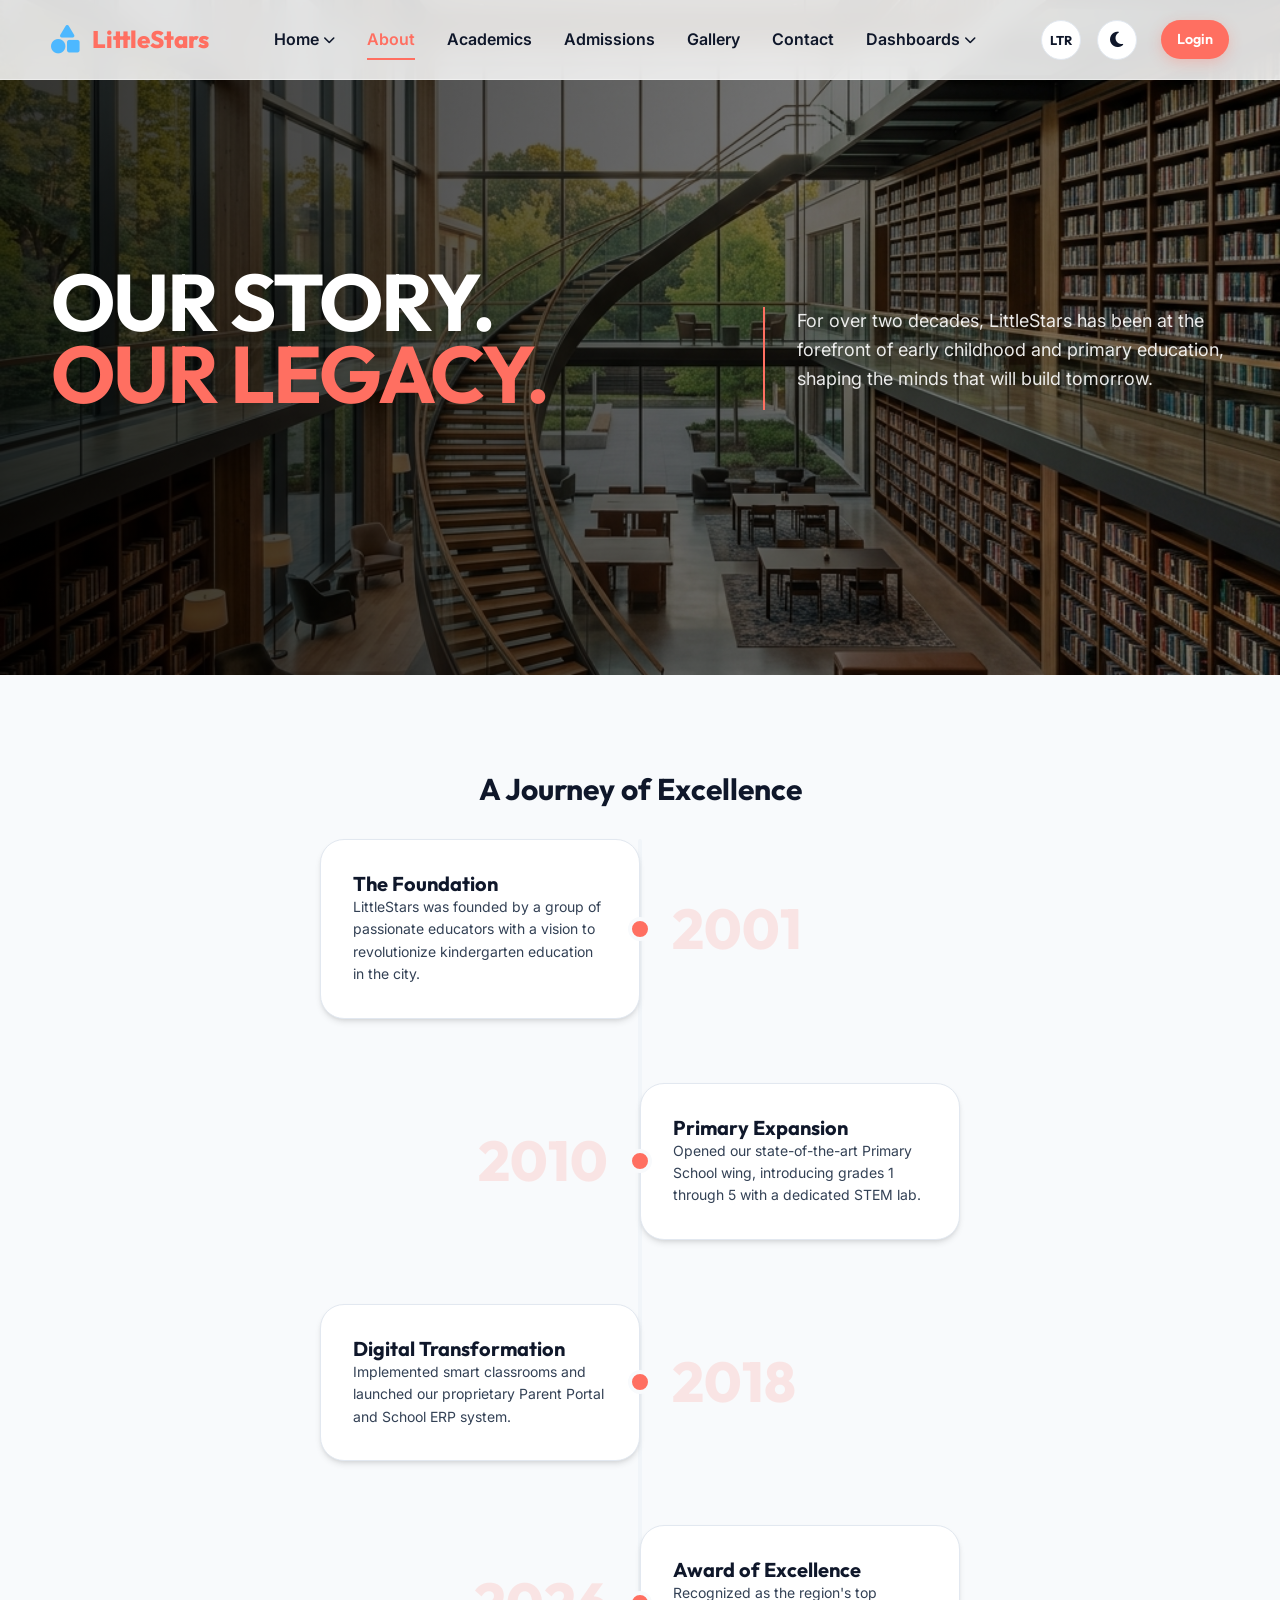
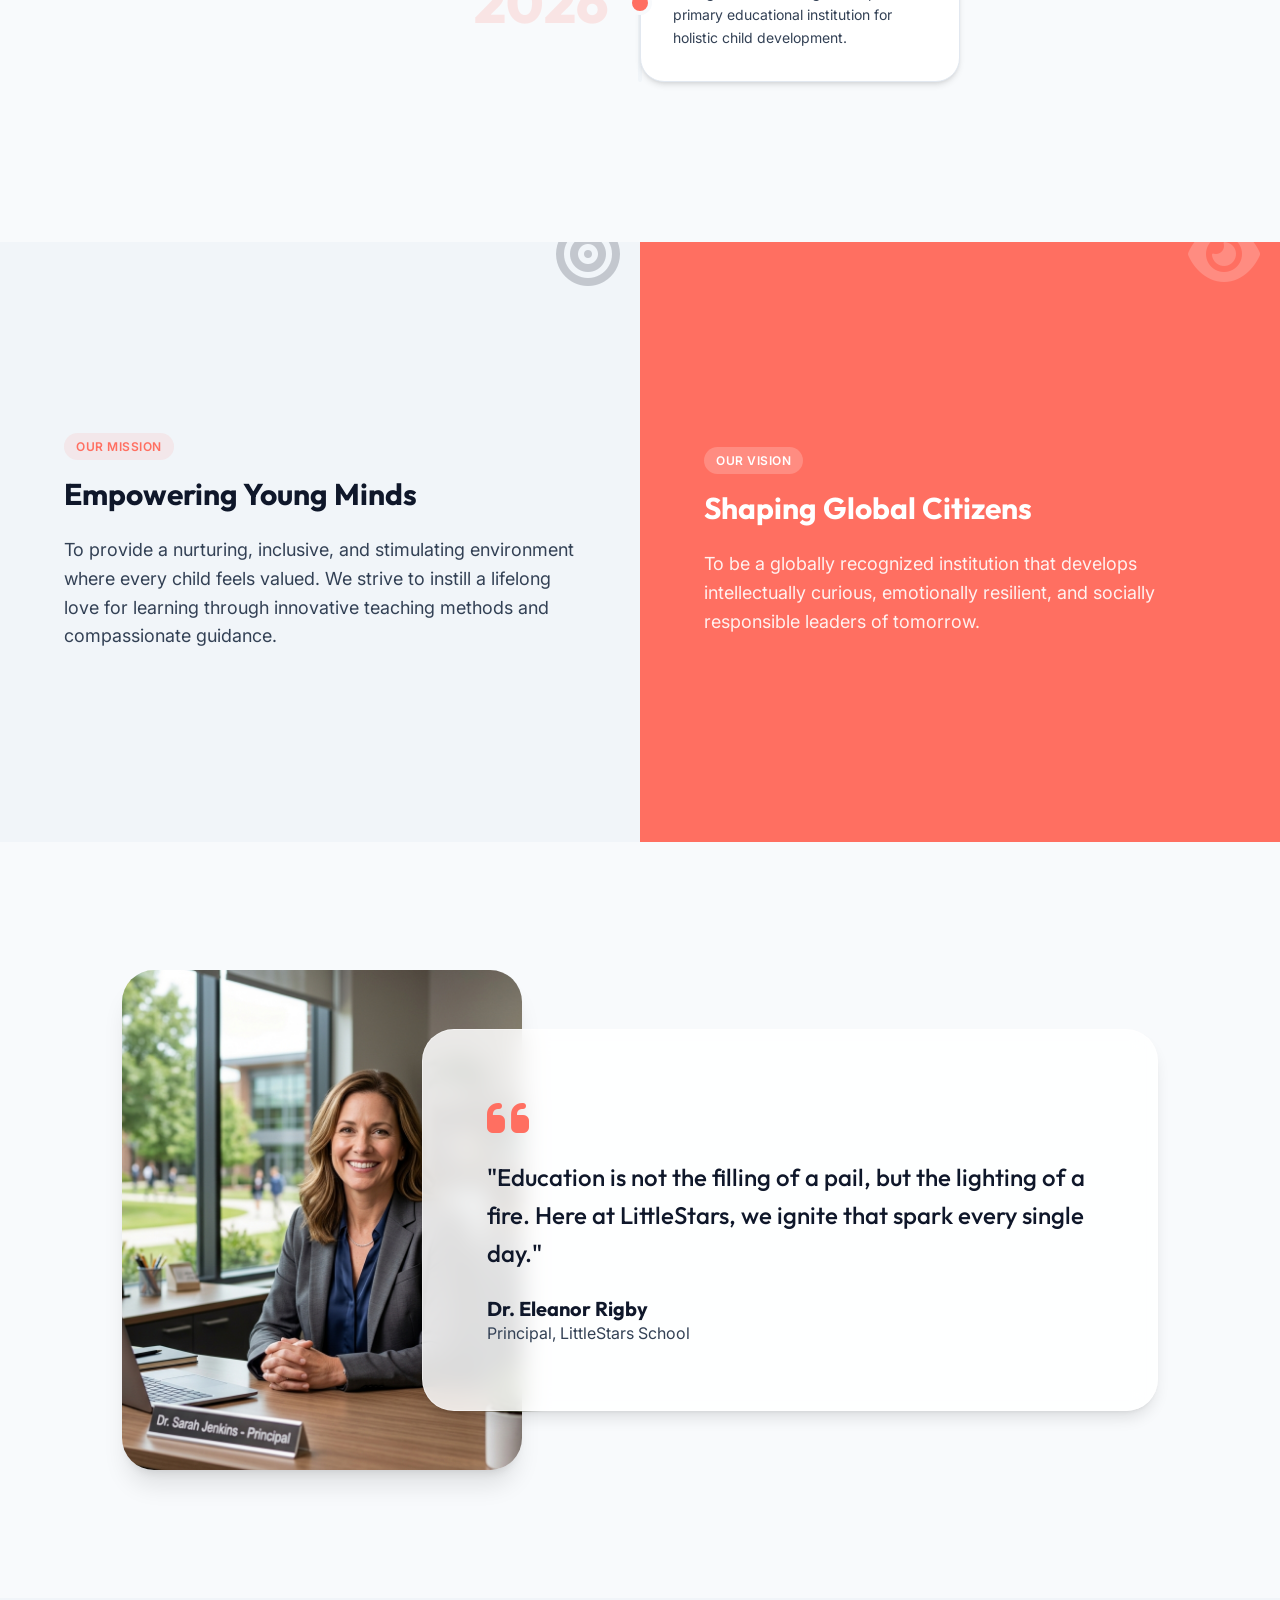
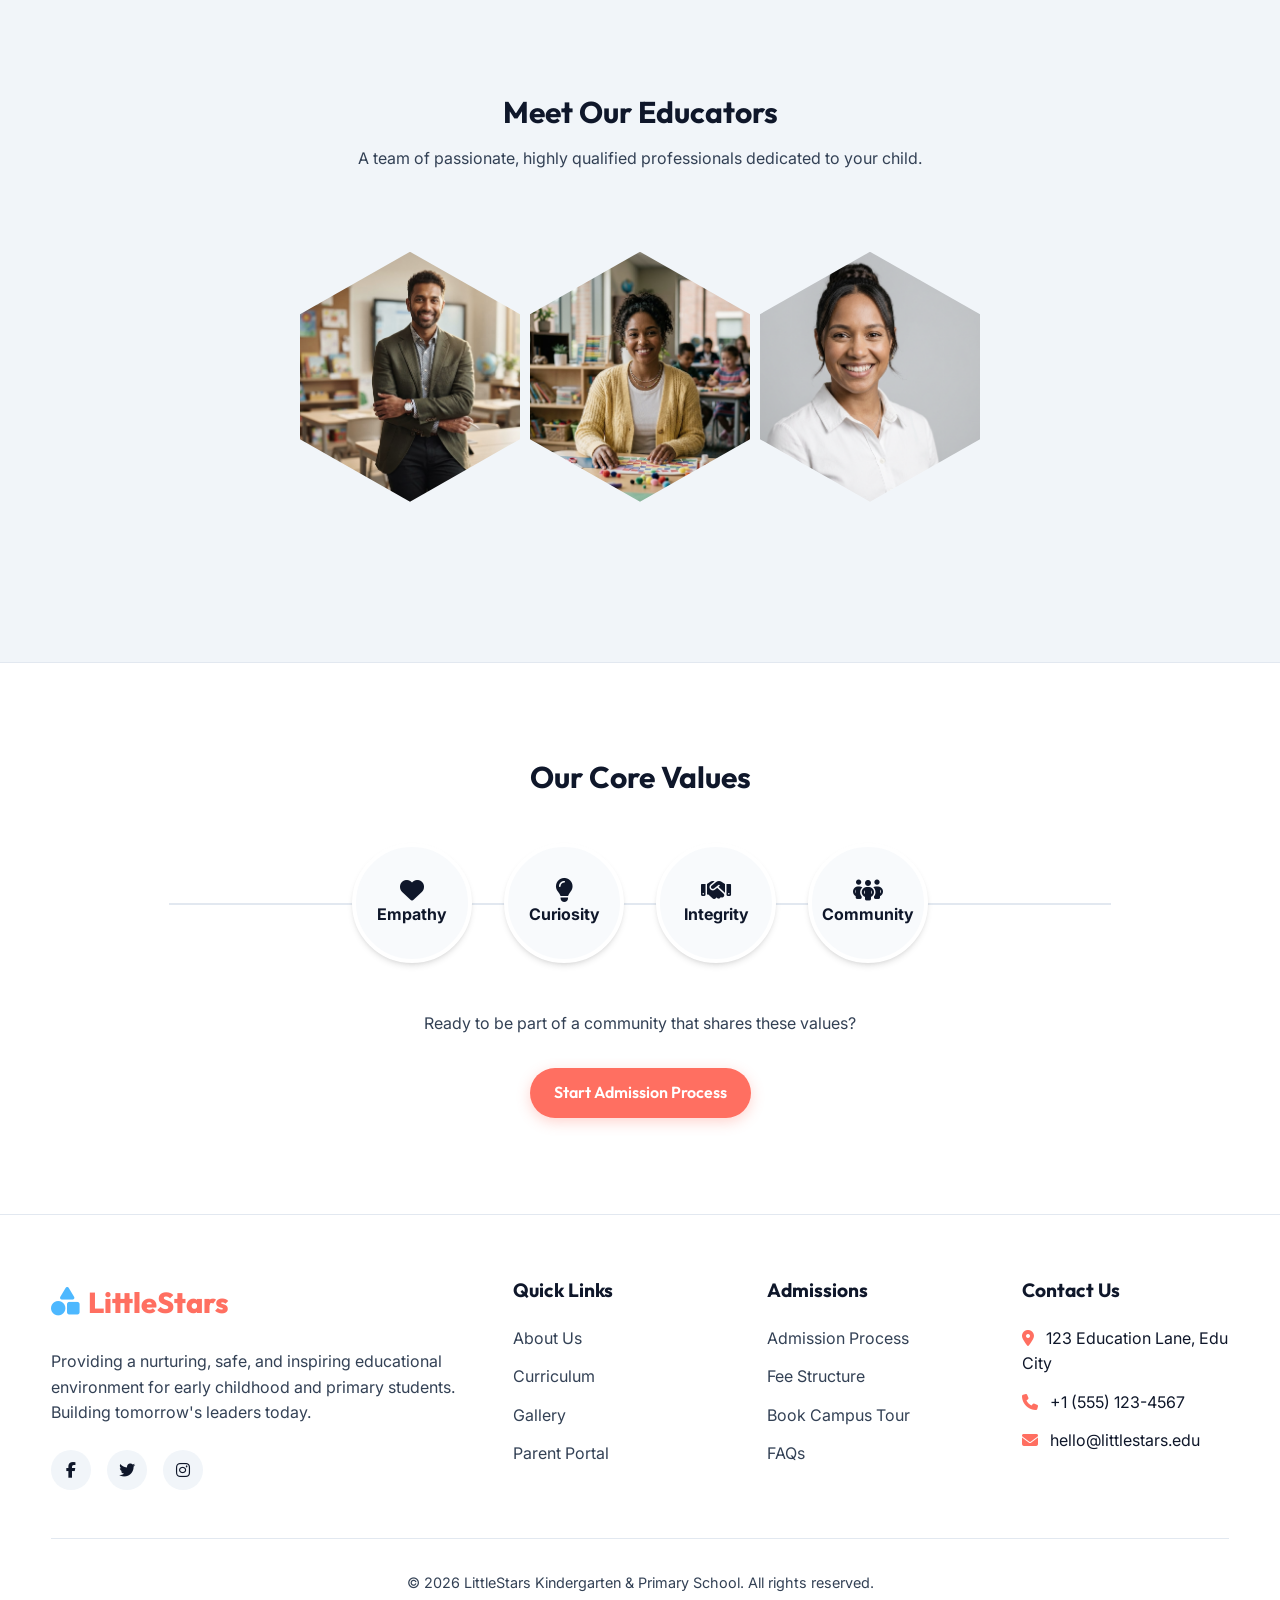
==== commit a048aa19: "Update UI elements: social login colors, slider background, animated floating shapes, responsive map" ====
--- a/about.html
+++ b/about.html
@@ -14,7 +14,10 @@
         /* 1. Editorial Magazine Hero */
         .editorial-hero { 
             position: relative; 
-            padding: 200px 0 150px; 
+            padding: 150px 0; 
+            min-height: 75vh;
+            display: flex;
+            align-items: center;
             background: url('images/about_hero.png') center/cover;
         }
         .editorial-hero::before {
@@ -30,7 +33,7 @@
         .ed-hero-sub p { color: rgba(255,255,255,0.9); }
         
         /* 2. School History Timeline (Vertical Winding) */
-        .history-timeline { position: relative; max-width: 800px; margin: 4rem auto; padding: 2rem 0; }
+        .history-timeline { position: relative; max-width: 800px; margin: 2rem auto; padding: 0; }
         .history-timeline::before { content: ''; position: absolute; left: 50%; top: 0; bottom: 0; width: 4px; background: var(--bg-surface-alt); transform: translateX(-50%); border-radius: 4px; }
         .ht-item { display: flex; justify-content: flex-end; padding-right: 50%; position: relative; margin-bottom: 4rem; }
         .ht-item:nth-child(even) { justify-content: flex-start; padding-right: 0; padding-left: 50%; }
--- a/css/style.css
+++ b/css/style.css
@@ -219,7 +219,7 @@
     cursor: pointer; transition: var(--transition-normal); font-size: 1.1rem;
   }
   .tool-btn:hover { background: var(--bg-main); color: var(--primary); transform: rotate(15deg); }
-  .lang-toggle { width: auto; padding: 0 1rem; border-radius: 20px; font-family: var(--font-heading); font-weight: 700; font-size: 0.9rem; }
+  .lang-toggle { font-family: var(--font-heading); font-weight: 700; font-size: 0.8rem; }
   .lang-toggle:hover { transform: translateY(-2px) rotate(0); }
   .mobile-menu-toggle { display: none; }
   
